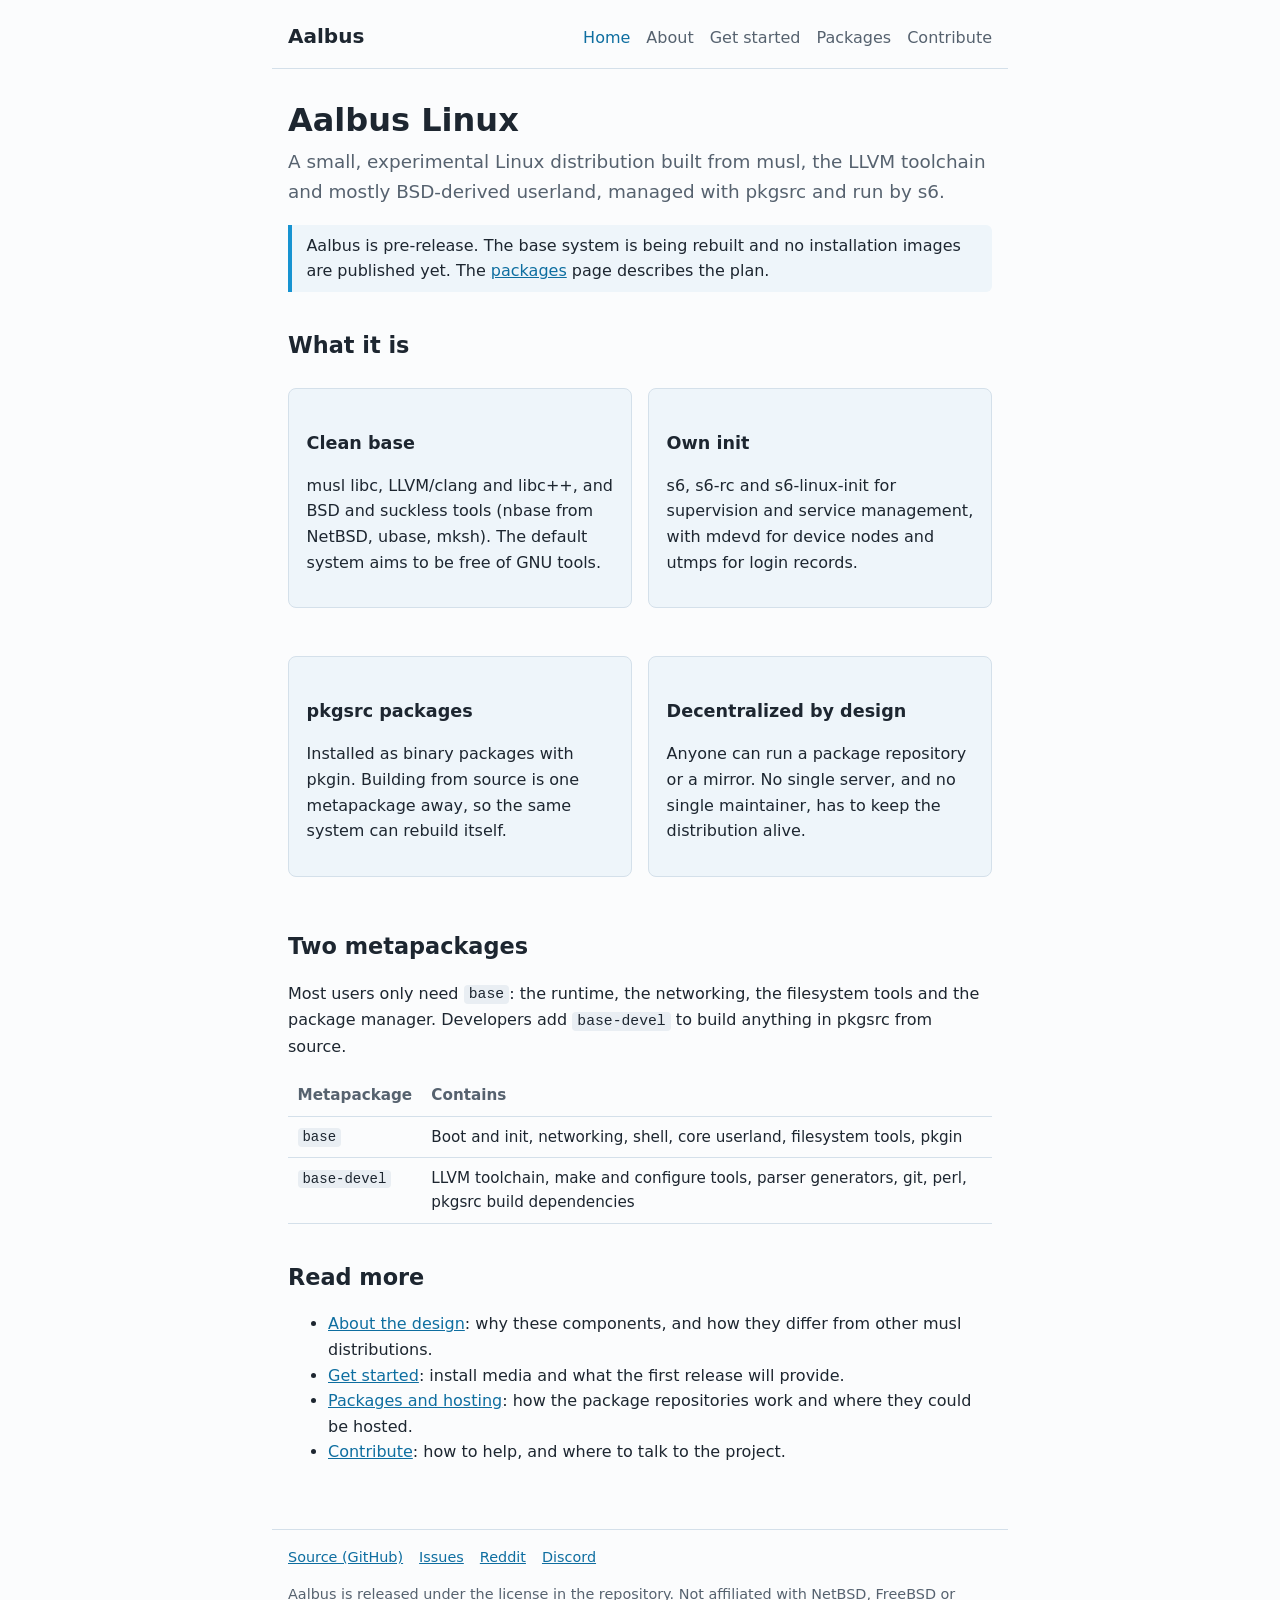
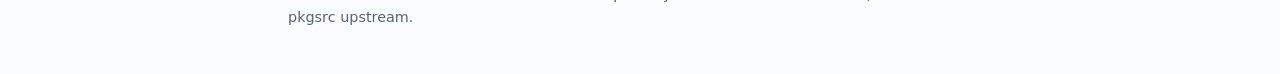
==== website/index.html @ 19e58f2f "Restart Aalbus: base/base-devel metapackages, install media, website, plan - Add `base` metapackage:" ====
<!doctype html>
<html lang="en">
<head>
  <meta charset="utf-8">
  <meta name="viewport" content="width=device-width, initial-scale=1">
  <title>Aalbus Linux</title>
  <meta name="description" content="Aalbus is an experimental Linux distribution built on musl, LLVM and BSD-derived userland, with s6 init and a decentralized pkgsrc-based package system.">
  <link rel="stylesheet" href="style.css">
</head>
<body>
<header class="site">
  <a class="brand" href="index.html">Aalbus</a>
  <nav class="site" aria-label="Main">
    <ul>
      <li><a href="index.html" aria-current="page">Home</a></li>
      <li><a href="about.html">About</a></li>
      <li><a href="get-started.html">Get started</a></li>
      <li><a href="repositories.html">Packages</a></li>
      <li><a href="contribute.html">Contribute</a></li>
    </ul>
  </nav>
</header>

<main>
  <h1>Aalbus Linux</h1>
  <p class="lead">A small, experimental Linux distribution built from musl, the LLVM toolchain and mostly BSD-derived userland, managed with pkgsrc and run by s6.</p>

  <div class="notice">
    Aalbus is pre-release. The base system is being rebuilt and no installation images are published yet.
    The <a href="repositories.html">packages</a> page describes the plan.
  </div>

  <h2>What it is</h2>
  <div class="grid two">
    <div class="card">
      <h3>Clean base</h3>
      <p>musl libc, LLVM/clang and libc++, and BSD and suckless tools (nbase from NetBSD, ubase, mksh). The default system aims to be free of GNU tools.</p>
    </div>
    <div class="card">
      <h3>Own init</h3>
      <p>s6, s6-rc and s6-linux-init for supervision and service management, with mdevd for device nodes and utmps for login records.</p>
    </div>
    <div class="card">
      <h3>pkgsrc packages</h3>
      <p>Installed as binary packages with pkgin. Building from source is one metapackage away, so the same system can rebuild itself.</p>
    </div>
    <div class="card">
      <h3>Decentralized by design</h3>
      <p>Anyone can run a package repository or a mirror. No single server, and no single maintainer, has to keep the distribution alive.</p>
    </div>
  </div>

  <h2>Two metapackages</h2>
  <p>Most users only need <code>base</code>: the runtime, the networking, the filesystem tools and the package manager. Developers add <code>base-devel</code> to build anything in pkgsrc from source.</p>
  <table>
    <thead><tr><th>Metapackage</th><th>Contains</th></tr></thead>
    <tbody>
      <tr><td><code>base</code></td><td>Boot and init, networking, shell, core userland, filesystem tools, pkgin</td></tr>
      <tr><td><code>base-devel</code></td><td>LLVM toolchain, make and configure tools, parser generators, git, perl, pkgsrc build dependencies</td></tr>
    </tbody>
  </table>

  <h2>Read more</h2>
  <ul>
    <li><a href="about.html">About the design</a>: why these components, and how they differ from other musl distributions.</li>
    <li><a href="get-started.html">Get started</a>: install media and what the first release will provide.</li>
    <li><a href="repositories.html">Packages and hosting</a>: how the package repositories work and where they could be hosted.</li>
    <li><a href="contribute.html">Contribute</a>: how to help, and where to talk to the project.</li>
  </ul>
</main>

<footer class="site">
  <ul>
    <li><a href="https://github.com/Aalbus-linux/Aalbus">Source (GitHub)</a></li>
    <li><a href="https://github.com/Aalbus-linux/Aalbus/issues">Issues</a></li>
    <li><a href="https://www.reddit.com/r/aalbuslinux/">Reddit</a></li>
    <li><a href="https://discord.gg/8fg4uP3vgY">Discord</a></li>
  </ul>
  <p>Aalbus is released under the license in the repository. Not affiliated with NetBSD, FreeBSD or pkgsrc upstream.</p>
</footer>
</body>
</html>
---- website/style.css ----
/* Aalbus project website. Plain CSS, no external resources. */

:root {
  --bg: #fbfcfd;
  --fg: #1d2630;
  --muted: #56626f;
  --accent: rgb(23, 147, 209);   /* from os-release ANSI_COLOR */
  --accent-strong: rgb(14, 110, 160);
  --surface: #eef5fa;
  --border: #d4e0ea;
  --code-bg: #e9eef3;
  --max: 46rem;
}

@media (prefers-color-scheme: dark) {
  :root:not([data-theme="light"]) {
    --bg: #0f151b;
    --fg: #e4ebf1;
    --muted: #9aa8b5;
    --accent: rgb(96, 189, 235);
    --accent-strong: rgb(140, 210, 245);
    --surface: #17212b;
    --border: #2a3947;
    --code-bg: #1b2631;
  }
}

:root[data-theme="dark"] {
  --bg: #0f151b;
  --fg: #e4ebf1;
  --muted: #9aa8b5;
  --accent: rgb(96, 189, 235);
  --accent-strong: rgb(140, 210, 245);
  --surface: #17212b;
  --border: #2a3947;
  --code-bg: #1b2631;
}

* { box-sizing: border-box; }

html { -webkit-text-size-adjust: 100%; }

body {
  margin: 0;
  background: var(--bg);
  color: var(--fg);
  font: 1rem/1.6 system-ui, -apple-system, "Segoe UI", Roboto, sans-serif;
}

a { color: var(--accent-strong); }
a:hover { color: var(--accent); }

header.site, footer.site, main {
  width: 100%;
  max-width: var(--max);
  margin: 0 auto;
  padding-left: 16px;
  padding-right: 16px;
}

header.site {
  display: flex;
  flex-wrap: wrap;
  align-items: baseline;
  justify-content: space-between;
  gap: 0.5rem 1.5rem;
  padding-top: 1.25rem;
  padding-bottom: 1rem;
  border-bottom: 1px solid var(--border);
}

.brand {
  font-weight: 700;
  font-size: 1.25rem;
  color: var(--fg);
  text-decoration: none;
}

nav.site ul {
  list-style: none;
  margin: 0;
  padding: 0;
  display: flex;
  flex-wrap: wrap;
  gap: 0.25rem 1rem;
}

nav.site a {
  color: var(--muted);
  text-decoration: none;
}

nav.site a[aria-current="page"], nav.site a:hover { color: var(--accent-strong); }

main { padding-top: 2rem; padding-bottom: 3rem; }

h1 { font-size: 2rem; line-height: 1.2; margin: 0 0 0.5rem; }
h2 { font-size: 1.4rem; margin: 2.25rem 0 0.5rem; }
h3 { font-size: 1.1rem; margin: 1.5rem 0 0.25rem; }

.lead { font-size: 1.15rem; color: var(--muted); margin-top: 0; }

code, pre {
  font-family: ui-monospace, SFMono-Regular, Menlo, Consolas, monospace;
  font-size: 0.92em;
}

code {
  background: var(--code-bg);
  padding: 0.1em 0.35em;
  border-radius: 4px;
}

pre {
  background: var(--code-bg);
  padding: 0.85rem 1rem;
  border-radius: 6px;
  overflow-x: auto;
  white-space: pre;
}

pre code { background: none; padding: 0; }

.card {
  background: var(--surface);
  border: 1px solid var(--border);
  border-radius: 8px;
  padding: 1rem 1.1rem;
  margin: 1rem 0;
}

.grid {
  display: grid;
  gap: 1rem;
  grid-template-columns: 1fr;
}

@media (min-width: 40rem) {
  .grid.two { grid-template-columns: 1fr 1fr; }
}

table {
  width: 100%;
  border-collapse: collapse;
  margin: 1rem 0;
  font-size: 0.95rem;
}

th, td {
  text-align: left;
  padding: 0.5rem 0.6rem;
  border-bottom: 1px solid var(--border);
  vertical-align: top;
}

th { color: var(--muted); font-weight: 600; }

.table-wrap { overflow-x: auto; }

.notice {
  border-left: 4px solid var(--accent);
  padding: 0.5rem 0.9rem;
  background: var(--surface);
  border-radius: 0 6px 6px 0;
  margin: 1rem 0;
}

footer.site {
  border-top: 1px solid var(--border);
  padding-top: 1rem;
  padding-bottom: 2rem;
  color: var(--muted);
  font-size: 0.9rem;
}

footer.site ul {
  list-style: none;
  padding: 0;
  margin: 0;
  display: flex;
  flex-wrap: wrap;
  gap: 0.25rem 1rem;
}

img, svg { max-width: 100%; height: auto; }
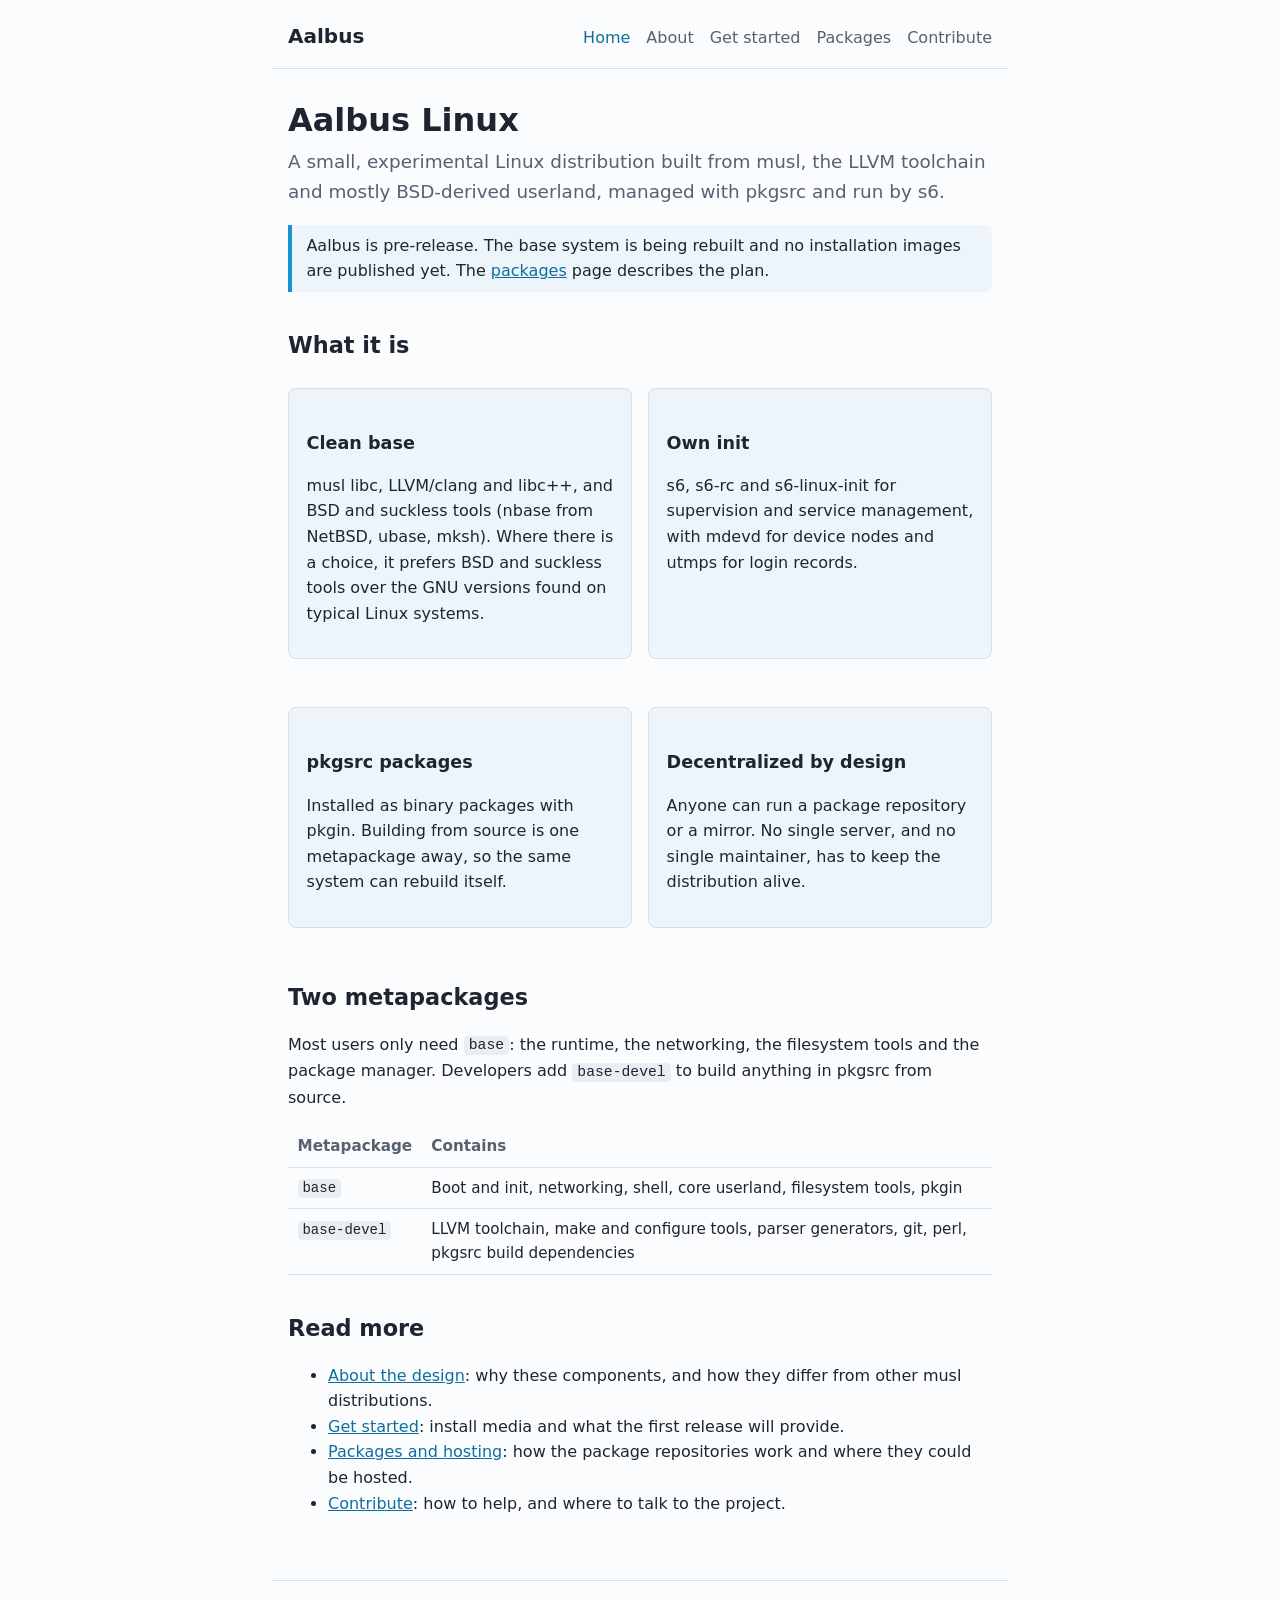
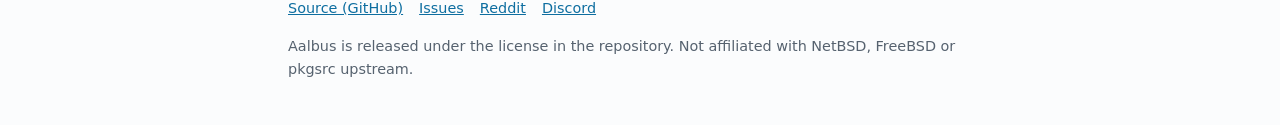
==== commit 4023c509: "Reframe identity: distinct stack over GNU-free purity GNU-free is not a goal. Aalbus should be clear" ====
--- a/website/index.html
+++ b/website/index.html
@@ -34,7 +34,7 @@
   <div class="grid two">
     <div class="card">
       <h3>Clean base</h3>
-      <p>musl libc, LLVM/clang and libc++, and BSD and suckless tools (nbase from NetBSD, ubase, mksh). The default system aims to be free of GNU tools.</p>
+      <p>musl libc, LLVM/clang and libc++, and BSD and suckless tools (nbase from NetBSD, ubase, mksh). Where there is a choice, it prefers BSD and suckless tools over the GNU versions found on typical Linux systems.</p>
     </div>
     <div class="card">
       <h3>Own init</h3>
